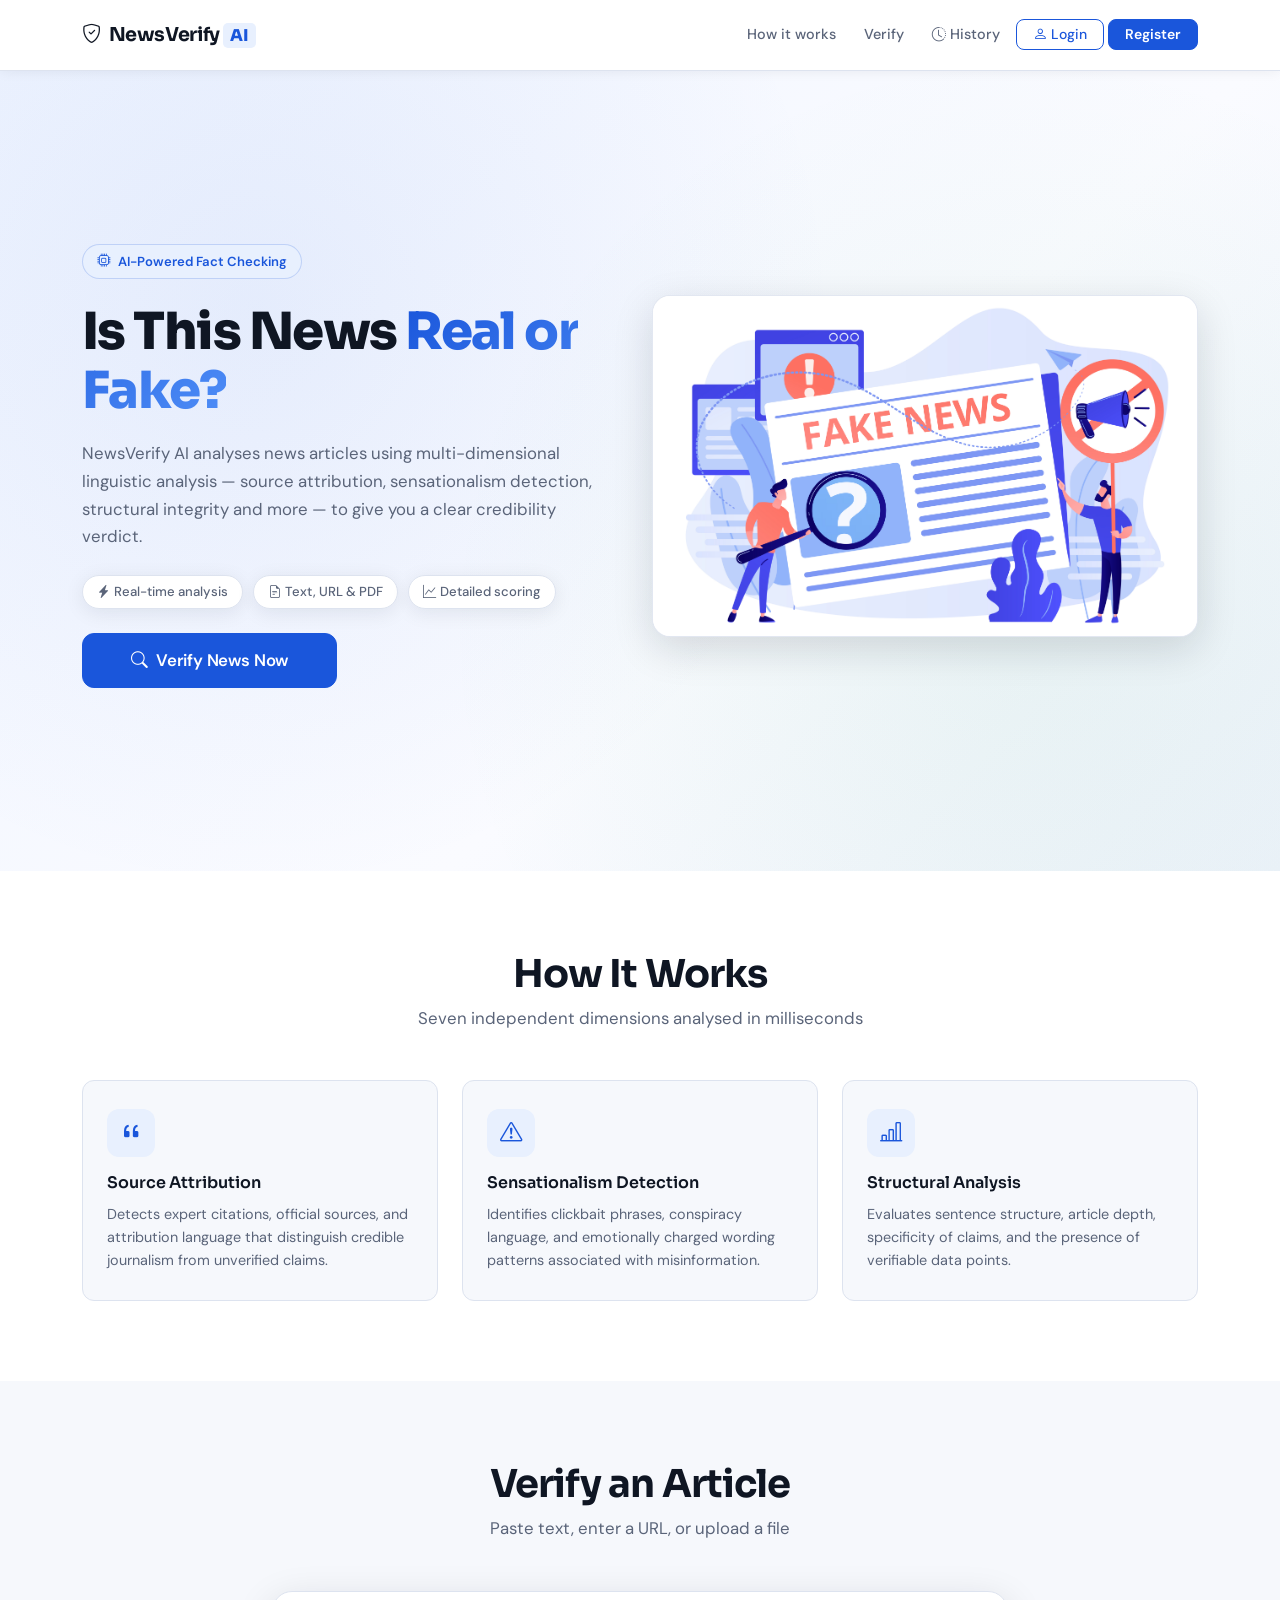
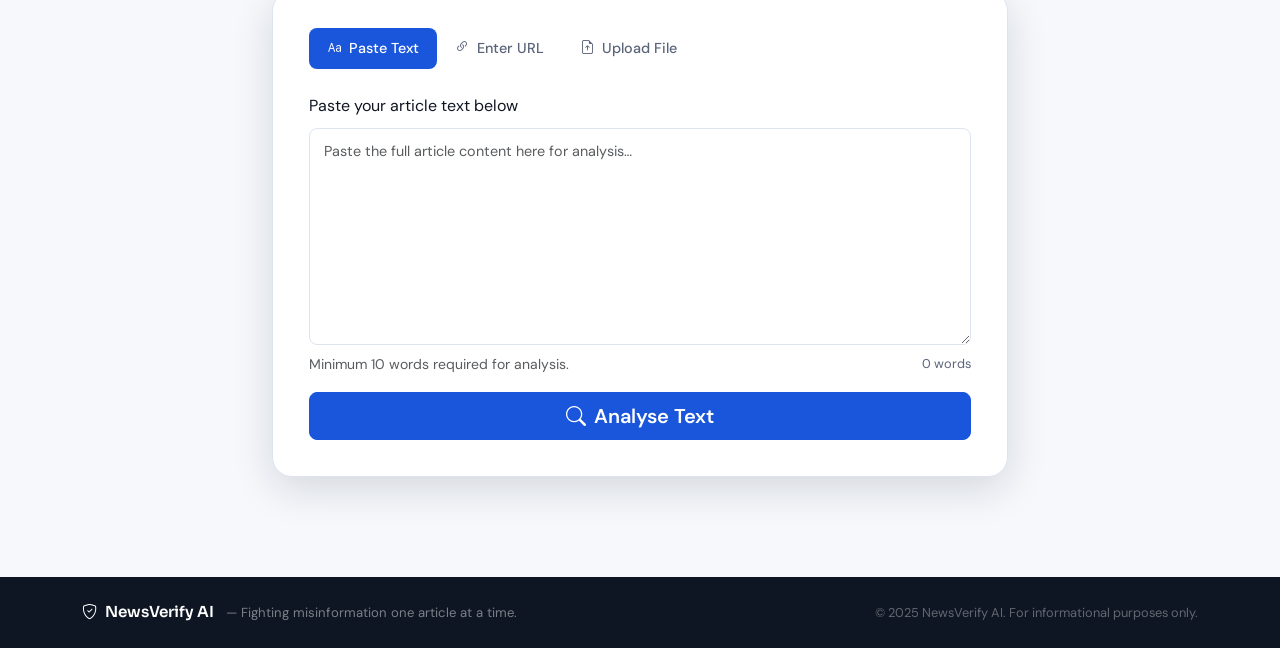
==== index.html @ b3cd895a "hgtyhjg" ====
<!DOCTYPE html>
<html lang="en">
<head>
  <meta charset="UTF-8" />
  <meta name="viewport" content="width=device-width, initial-scale=1.0" />
  <title>NewsVerify AI — Intelligent News Credibility Analysis</title>
  <link rel="icon" href="data:image/svg+xml,<svg xmlns='http://www.w3.org/2000/svg' viewBox='0 0 100 100'><text y='.9em' font-size='90'>🔍</text></svg>" />
  <link href="https://cdn.jsdelivr.net/npm/bootstrap@5.3.2/dist/css/bootstrap.min.css" rel="stylesheet" />
  <link href="https://cdn.jsdelivr.net/npm/bootstrap-icons@1.11.3/font/bootstrap-icons.min.css" rel="stylesheet" />
  <link href="css/style.css" rel="stylesheet" />
</head>
<body>

<!-- ═══════════════════════ NAVBAR ═══════════════════════ -->
<nav class="navbar navbar-expand-lg sticky-top" id="mainNavbar">
  <div class="container">
    <a class="navbar-brand" href="index.html">
      <i class="bi bi-shield-check me-2"></i>NewsVerify <span class="brand-ai">AI</span>
    </a>
    <button class="navbar-toggler" type="button" data-bs-toggle="collapse" data-bs-target="#navbarNav">
      <span class="navbar-toggler-icon"></span>
    </button>
    <div class="collapse navbar-collapse" id="navbarNav">
      <ul class="navbar-nav ms-auto align-items-center gap-1">
        <li class="nav-item"><a class="nav-link" href="#how-it-works">How it works</a></li>
        <li class="nav-item"><a class="nav-link" href="#verify-section">Verify</a></li>
        <li class="nav-item"><a class="nav-link" href="history.html"><i class="bi bi-clock-history me-1"></i>History</a></li>
        <li class="nav-item">
          <button class="btn btn-outline-primary btn-sm px-3" id="loginNavBtn" data-bs-toggle="modal" data-bs-target="#loginModal">
            <i class="bi bi-person me-1"></i>Login
          </button>
        </li>
        <li class="nav-item">
          <button class="btn btn-primary btn-sm px-3" id="registerNavBtn" data-bs-toggle="modal" data-bs-target="#registerModal">
            Register
          </button>
        </li>
      </ul>
    </div>
  </div>
</nav>

<!-- ═══════════════════════ HERO ═══════════════════════ -->
<section class="hero-section">
  <div class="hero-bg-pattern"></div>
  <div class="container position-relative">
    <div class="row align-items-center min-vh-85">
      <div class="col-lg-6 hero-content">
        <div class="hero-badge mb-4">
          <i class="bi bi-cpu me-2"></i>AI-Powered Fact Checking
        </div>
        <h1 class="hero-title">
          Is This News <span class="text-gradient">Real or Fake?</span>
        </h1>
        <p class="hero-subtitle">
          NewsVerify AI analyses news articles using multi-dimensional linguistic analysis — source attribution, sensationalism detection, structural integrity and more — to give you a clear credibility verdict.
        </p>
        <div class="hero-stats mb-4">
          <div class="stat-pill"><i class="bi bi-lightning-charge-fill me-1"></i>Real-time analysis</div>
          <div class="stat-pill"><i class="bi bi-file-earmark-text me-1"></i>Text, URL & PDF</div>
          <div class="stat-pill"><i class="bi bi-graph-up me-1"></i>Detailed scoring</div>
        </div>
        <a href="#verify-section" class="btn btn-primary btn-lg px-5 hero-cta">
          <i class="bi bi-search me-2"></i>Verify News Now
        </a>
      </div>
      <div class="col-lg-6 d-none d-lg-flex justify-content-center">
        <figure class="hero-media floating">
          <img
            class="hero-media-img"
            src="img%201.jpg"
            alt="Illustration of news verification with a magnifying glass and warning sign"
          />
        </figure>
      </div>
    </div>
  </div>
</section>

<!-- ═══════════════════════ HOW IT WORKS ═══════════════════════ -->
<section class="section-how" id="how-it-works">
  <div class="container">
    <div class="section-header text-center mb-5">
      <h2 class="section-title">How It Works</h2>
      <p class="section-subtitle">Seven independent dimensions analysed in milliseconds</p>
    </div>
    <div class="row g-4">
      <div class="col-md-4">
        <div class="feature-card">
          <div class="feature-icon"><i class="bi bi-quote"></i></div>
          <h5>Source Attribution</h5>
          <p>Detects expert citations, official sources, and attribution language that distinguish credible journalism from unverified claims.</p>
        </div>
      </div>
      <div class="col-md-4">
        <div class="feature-card">
          <div class="feature-icon"><i class="bi bi-exclamation-triangle"></i></div>
          <h5>Sensationalism Detection</h5>
          <p>Identifies clickbait phrases, conspiracy language, and emotionally charged wording patterns associated with misinformation.</p>
        </div>
      </div>
      <div class="col-md-4">
        <div class="feature-card">
          <div class="feature-icon"><i class="bi bi-bar-chart-line"></i></div>
          <h5>Structural Analysis</h5>
          <p>Evaluates sentence structure, article depth, specificity of claims, and the presence of verifiable data points.</p>
        </div>
      </div>
    </div>
  </div>
</section>

<!-- ═══════════════════════ VERIFY SECTION ═══════════════════════ -->
<section class="section-verify" id="verify-section">
  <div class="container">
    <div class="section-header text-center mb-5">
      <h2 class="section-title">Verify an Article</h2>
      <p class="section-subtitle">Paste text, enter a URL, or upload a file</p>
    </div>

    <div class="row justify-content-center">
      <div class="col-lg-8">
        <div class="verify-card">

          <!-- ── Tab buttons ── -->
          <ul class="nav nav-pills verify-tabs mb-4" id="inputMethodTabs" role="tablist">
            <li class="nav-item" role="presentation">
              <button class="nav-link active" id="text-tab" data-bs-toggle="pill"
                      data-bs-target="#text-pane" type="button" role="tab">
                <i class="bi bi-type me-2"></i>Paste Text
              </button>
            </li>
            <li class="nav-item" role="presentation">
              <button class="nav-link" id="url-tab" data-bs-toggle="pill"
                      data-bs-target="#url-pane" type="button" role="tab">
                <i class="bi bi-link-45deg me-2"></i>Enter URL
              </button>
            </li>
            <li class="nav-item" role="presentation">
              <!-- FIX: was id="url-tab" (duplicate) — now correctly id="file-tab" -->
              <button class="nav-link" id="file-tab" data-bs-toggle="pill"
                      data-bs-target="#file-pane" type="button" role="tab">
                <i class="bi bi-file-earmark-arrow-up me-2"></i>Upload File
              </button>
            </li>
          </ul>

          <!-- ── Tab content — ALL THREE PANES inside one .tab-content div ── -->
          <!-- FIX: previously URL & File tabs were outside this div -->
          <div class="tab-content" id="inputMethodContent">

            <!-- Text pane -->
            <div class="tab-pane fade show active" id="text-pane" role="tabpanel">
              <div class="mb-3">
                <label for="newsText" class="form-label">Paste your article text below</label>
                <textarea class="form-control verify-textarea" id="newsText" rows="8"
                          placeholder="Paste the full article content here for analysis…"></textarea>
                <div class="d-flex justify-content-between mt-1">
                  <div class="form-text">Minimum 10 words required for analysis.</div>
                  <div class="form-text word-counter" id="textWordCount">0 words</div>
                </div>
              </div>
              <button type="button" class="btn btn-primary btn-lg w-100" id="verifyTextBtn">
                <span class="btn-text"><i class="bi bi-search me-2"></i>Analyse Text</span>
                <span class="btn-spinner d-none"><span class="spinner-border spinner-border-sm me-2"></span>Analysing…</span>
              </button>
            </div>

            <!-- URL pane -->
            <div class="tab-pane fade" id="url-pane" role="tabpanel">
              <div class="mb-3">
                <label for="newsUrl" class="form-label">Enter the article URL</label>
                <div class="input-group input-group-lg">
                  <span class="input-group-text"><i class="bi bi-globe"></i></span>
                  <input type="url" class="form-control" id="newsUrl"
                         placeholder="https://example.com/news-article" />
                </div>
                <div class="form-text mt-1">NewsVerify AI will fetch and analyse the article content.</div>
              </div>
              <button type="button" class="btn btn-primary btn-lg w-100" id="verifyUrlBtn">
                <span class="btn-text"><i class="bi bi-search me-2"></i>Analyse URL</span>
                <span class="btn-spinner d-none"><span class="spinner-border spinner-border-sm me-2"></span>Fetching & analysing…</span>
              </button>
            </div>

            <!-- File pane -->
            <div class="tab-pane fade" id="file-pane" role="tabpanel">
              <div class="mb-3">
                <!-- FIX: label text was written as an HTML attribute, not inside the tag -->
                <label for="newsFile" class="form-label">Upload a news article file</label>
                <div class="file-drop-zone" id="fileDropZone">
                  <i class="bi bi-cloud-arrow-up file-drop-icon"></i>
                  <p class="file-drop-text">Drag & drop your file here or <span class="text-primary">browse</span></p>
                  <!-- FIX: was class="form-control-lg" missing base "form-control" -->
                  <input type="file" class="form-control form-control-lg d-none" id="newsFile"
                         accept=".txt,.pdf" />
                  <!-- FIX: div text was written as an HTML attribute -->
                  <div class="form-text">Supported formats: TXT, PDF — Maximum 5 MB</div>
                </div>
                <div class="selected-file d-none" id="selectedFileInfo">
                  <i class="bi bi-file-earmark-check me-2 text-success"></i>
                  <span id="selectedFileName"></span>
                </div>
              </div>
              <!-- FIX: was class="btn-primary btn-lg w-100" missing base "btn" -->
              <button type="button" class="btn btn-primary btn-lg w-100" id="verifyFileBtn">
                <span class="btn-text"><i class="bi bi-search me-2"></i>Analyse File</span>
                <span class="btn-spinner d-none"><span class="spinner-border spinner-border-sm me-2"></span>Processing file…</span>
              </button>
            </div>

          </div><!-- /tab-content -->

          <!-- Alert area -->
          <div id="verifyAlert" class="alert mt-3 d-none" role="alert"></div>

        </div><!-- /verify-card -->
      </div>
    </div>
  </div>
</section>

<!-- ═══════════════════════ FOOTER ═══════════════════════ -->
<footer class="site-footer">
  <div class="container">
    <div class="row align-items-center">
      <div class="col-md-6">
        <span class="footer-brand"><i class="bi bi-shield-check me-2"></i>NewsVerify AI</span>
        <span class="footer-tagline ms-2">— Fighting misinformation one article at a time.</span>
      </div>
      <div class="col-md-6 text-md-end">
        <small class="text-muted">© 2025 NewsVerify AI. For informational purposes only.</small>
      </div>
    </div>
  </div>
</footer>

<!-- ═══════════════════════ LOGIN MODAL ═══════════════════════ -->
<!-- FIX: data-bs-toggle was "Modal" (capital M) — now lowercase "modal" -->
<!-- FIX: id was "loginmodal" — now "loginModal" matching all targets -->
<div class="modal fade" id="loginModal" tabindex="-1" aria-labelledby="loginModalLabel" aria-hidden="true">
  <div class="modal-dialog modal-dialog-centered">
    <div class="modal-content">
      <div class="modal-header border-0">
        <h5 class="modal-title" id="loginModalLabel"><i class="bi bi-person-circle me-2"></i>Sign In</h5>
        <button type="button" class="btn-close" data-bs-dismiss="modal"></button>
      </div>
      <div class="modal-body px-4 pb-4">
        <div class="mb-3">
          <label for="loginEmail" class="form-label">Email address</label>
          <input type="email" class="form-control" id="loginEmail" placeholder="you@example.com" />
        </div>
        <div class="mb-3">
          <label for="loginPassword" class="form-label">Password</label>
          <!-- FIX: was name="form-control" instead of class="form-control" -->
          <input type="password" class="form-control" id="loginPassword" placeholder="••••••••" />
        </div>
        <div class="d-flex justify-content-between align-items-center mb-3">
          <div class="form-check">
            <input class="form-check-input" type="checkbox" id="rememberMe" />
            <label class="form-check-label" for="rememberMe">Remember me</label>
          </div>
          <a href="#" class="text-primary small">Forgot password?</a>
        </div>
        <button class="btn btn-primary w-100" id="loginBtn" onclick="handleLogin()">
          <i class="bi bi-box-arrow-in-right me-2"></i>Sign In
        </button>
        <hr />
        <p class="text-center text-muted small mb-0">
          Don't have an account?
          <a href="#" data-bs-dismiss="modal" data-bs-toggle="modal" data-bs-target="#registerModal" class="text-primary">Register here</a>
        </p>
      </div>
    </div>
  </div>
</div>

<!-- ═══════════════════════ REGISTER MODAL ═══════════════════════ -->
<div class="modal fade" id="registerModal" tabindex="-1" aria-labelledby="registerModalLabel" aria-hidden="true">
  <div class="modal-dialog modal-dialog-centered">
    <div class="modal-content">
      <div class="modal-header border-0">
        <h5 class="modal-title" id="registerModalLabel"><i class="bi bi-person-plus me-2"></i>Create Account</h5>
        <button type="button" class="btn-close" data-bs-dismiss="modal"></button>
      </div>
      <div class="modal-body px-4 pb-4">
        <div class="mb-3">
          <label for="registerUsername" class="form-label">Full Name</label>
          <!-- FIX: input was completely missing — only label existed -->
          <input type="text" class="form-control" id="registerUsername" placeholder="Your full name" />
        </div>
        <div class="mb-3">
          <label for="registerEmail" class="form-label">Email address</label>
          <input type="email" class="form-control" id="registerEmail" placeholder="you@example.com" />
        </div>
        <div class="mb-3">
          <label for="registerPassword" class="form-label">Password</label>
          <input type="password" class="form-control" id="registerPassword" placeholder="Min. 8 characters" />
        </div>
        <div class="mb-4">
          <label for="registerConfirmPassword" class="form-label">Confirm Password</label>
          <input type="password" class="form-control" id="registerConfirmPassword" placeholder="Repeat password" />
        </div>
        <button class="btn btn-primary w-100" onclick="handleRegister()">
          <i class="bi bi-person-check me-2"></i>Create Account
        </button>
        <hr />
        <p class="text-center text-muted small mb-0">
          Already have an account?
          <a href="#" data-bs-dismiss="modal" data-bs-toggle="modal" data-bs-target="#loginModal" class="text-primary">Sign in here</a>
        </p>
      </div>
    </div>
  </div>
</div>

<script src="https://cdn.jsdelivr.net/npm/bootstrap@5.3.2/dist/js/bootstrap.bundle.min.js"></script>
<script src="js/main.js"></script>
</body>
</html>
---- css/style.css ----
/* ============================================================
   style.css — NewsVerify AI
   Full design system: variables, navbar, hero, verify section,
   result page, history page, modals, utilities.
   Font: Sora (display) + DM Sans (body) — clean editorial feel
   ============================================================ */

@import url('https://fonts.googleapis.com/css2?family=Sora:wght@400;600;700;800&family=DM+Sans:wght@300;400;500;600&display=swap');

/* ── CSS Variables ──────────────────────────────────────────── */
:root {
  --nv-primary:       #1a56db;
  --nv-primary-dark:  #1341b0;
  --nv-primary-light: #e8f0fe;
  --nv-success:       #1a9e5c;
  --nv-warning:       #e6a817;
  --nv-danger:        #d9363e;
  --nv-surface:       #ffffff;
  --nv-surface-2:     #f6f8fc;
  --nv-surface-3:     #eef1f8;
  --nv-border:        #dde3ef;
  --nv-text:          #0f1623;
  --nv-text-secondary:#5a6479;
  --nv-radius:        12px;
  --nv-radius-sm:     8px;
  --nv-shadow:        0 4px 20px rgba(15,22,35,.08);
  --nv-shadow-lg:     0 12px 40px rgba(15,22,35,.14);
  --font-display:     'Sora', sans-serif;
  --font-body:        'DM Sans', sans-serif;
}

/* ── Base ───────────────────────────────────────────────────── */
*, *::before, *::after { box-sizing: border-box; }

html { scroll-behavior: smooth; }

body {
  font-family: var(--font-body);
  color: var(--nv-text);
  background: var(--nv-surface);
  margin: 0;
  line-height: 1.65;
  -webkit-font-smoothing: antialiased;
}

h1, h2, h3, h4, h5, h6 { font-family: var(--font-display); }

/* ── Navbar ─────────────────────────────────────────────────── */
#mainNavbar {
  background: rgba(255,255,255,0.95);
  backdrop-filter: blur(12px);
  border-bottom: 1px solid var(--nv-border);
  padding: 14px 0;
  box-shadow: 0 1px 12px rgba(15,22,35,.06);
  z-index: 1000;
}

.navbar-brand {
  font-family: var(--font-display);
  font-weight: 700;
  font-size: 1.2rem;
  color: var(--nv-text) !important;
  letter-spacing: -0.02em;
}

.brand-ai {
  color: var(--nv-primary);
  background: var(--nv-primary-light);
  padding: 2px 7px;
  border-radius: 5px;
  font-size: 0.85em;
  font-weight: 800;
}

.navbar-nav .nav-link {
  color: var(--nv-text-secondary) !important;
  font-weight: 500;
  font-size: 0.9rem;
  padding: 6px 12px !important;
  border-radius: var(--nv-radius-sm);
  transition: color .2s, background .2s;
}

.navbar-nav .nav-link:hover,
.navbar-nav .nav-link.active {
  color: var(--nv-primary) !important;
  background: var(--nv-primary-light);
}

/* ── Buttons ─────────────────────────────────────────────────── */
.btn-primary {
  background: var(--nv-primary);
  border-color: var(--nv-primary);
  font-weight: 600;
  border-radius: var(--nv-radius-sm);
  transition: background .2s, transform .15s, box-shadow .2s;
}
.btn-primary:hover {
  background: var(--nv-primary-dark);
  border-color: var(--nv-primary-dark);
  transform: translateY(-1px);
  box-shadow: 0 4px 14px rgba(26,86,219,.35);
}
.btn-outline-primary {
  color: var(--nv-primary);
  border-color: var(--nv-primary);
  font-weight: 500;
  border-radius: var(--nv-radius-sm);
}
.btn-outline-primary:hover {
  background: var(--nv-primary-light);
  color: var(--nv-primary);
  border-color: var(--nv-primary);
}
.btn-xs {
  padding: 3px 8px;
  font-size: 0.78rem;
  border-radius: 5px;
}

/* ── Hero Section ───────────────────────────────────────────── */
.hero-section {
  position: relative;
  background: linear-gradient(135deg, #f0f5ff 0%, #fafbff 60%, #eef3fb 100%);
  padding: 80px 0 90px;
  overflow: hidden;
}

.hero-bg-pattern {
  position: absolute;
  inset: 0;
  background-image:
    radial-gradient(circle at 20% 30%, rgba(26,86,219,.07) 0%, transparent 50%),
    radial-gradient(circle at 80% 70%, rgba(26,158,92,.06) 0%, transparent 50%);
  pointer-events: none;
}

.min-vh-85 { min-height: 70vh; }

.hero-badge {
  display: inline-flex;
  align-items: center;
  background: var(--nv-primary-light);
  color: var(--nv-primary);
  font-size: 0.82rem;
  font-weight: 600;
  padding: 6px 14px;
  border-radius: 30px;
  border: 1px solid rgba(26,86,219,.2);
}

.hero-title {
  font-size: clamp(2rem, 5vw, 3.2rem);
  font-weight: 800;
  line-height: 1.15;
  letter-spacing: -0.03em;
  margin-bottom: 1.2rem;
  color: var(--nv-text);
}

.text-gradient {
  background: linear-gradient(135deg, var(--nv-primary) 0%, #4f8ef7 100%);
  -webkit-background-clip: text;
  -webkit-text-fill-color: transparent;
  background-clip: text;
}

.hero-subtitle {
  font-size: 1.05rem;
  color: var(--nv-text-secondary);
  max-width: 520px;
  margin-bottom: 1.5rem;
}

.hero-stats { display: flex; flex-wrap: wrap; gap: 10px; }

.stat-pill {
  background: var(--nv-surface);
  border: 1px solid var(--nv-border);
  border-radius: 30px;
  padding: 5px 14px;
  font-size: 0.82rem;
  font-weight: 500;
  color: var(--nv-text-secondary);
  box-shadow: var(--nv-shadow);
}

.hero-cta {
  font-size: 1.05rem;
  padding: 14px 36px;
  border-radius: var(--nv-radius);
  letter-spacing: -0.01em;
}

/* Hero media */
.hero-media {
  width: min(100%, 560px);
  margin: 0;
  border-radius: 18px;
  overflow: hidden;
  background: var(--nv-surface);
  border: 1px solid rgba(221, 227, 239, .85);
  box-shadow: var(--nv-shadow-lg);
}

.hero-media-img {
  display: block;
  width: 100%;
  aspect-ratio: 16 / 10;
  object-fit: cover;
}

@keyframes float {
  0%, 100% { transform: translateY(0); }
  50% { transform: translateY(-12px); }
}
.floating { animation: float 4s ease-in-out infinite; }

/* ── How It Works ───────────────────────────────────────────── */
.section-how {
  padding: 80px 0;
  background: var(--nv-surface);
}

.section-header { margin-bottom: 2.5rem; }

.section-title {
  font-size: clamp(1.7rem, 3vw, 2.4rem);
  font-weight: 700;
  letter-spacing: -0.025em;
  margin-bottom: 0.5rem;
}

.section-subtitle {
  color: var(--nv-text-secondary);
  font-size: 1.05rem;
}

.feature-card {
  background: var(--nv-surface-2);
  border: 1px solid var(--nv-border);
  border-radius: var(--nv-radius);
  padding: 28px 24px;
  height: 100%;
  transition: transform .25s, box-shadow .25s;
}
.feature-card:hover {
  transform: translateY(-4px);
  box-shadow: var(--nv-shadow-lg);
}

.feature-icon {
  width: 48px; height: 48px;
  background: var(--nv-primary-light);
  color: var(--nv-primary);
  border-radius: 12px;
  display: flex; align-items: center; justify-content: center;
  font-size: 1.4rem;
  margin-bottom: 16px;
}

.feature-card h5 {
  font-family: var(--font-display);
  font-weight: 600;
  margin-bottom: 10px;
  font-size: 1rem;
}

.feature-card p {
  color: var(--nv-text-secondary);
  font-size: 0.9rem;
  margin: 0;
  line-height: 1.6;
}

/* ── Verify Section ─────────────────────────────────────────── */
.section-verify {
  padding: 80px 0 100px;
  background: var(--nv-surface-2);
}

.verify-card {
  background: var(--nv-surface);
  border: 1px solid var(--nv-border);
  border-radius: 20px;
  padding: 36px;
  box-shadow: var(--nv-shadow-lg);
}

.verify-tabs .nav-link {
  color: var(--nv-text-secondary);
  font-weight: 500;
  font-size: 0.9rem;
  border-radius: var(--nv-radius-sm);
  padding: 9px 18px;
  transition: all .2s;
}

.verify-tabs .nav-link.active {
  background: var(--nv-primary);
  color: #fff;
}

.verify-textarea {
  border-radius: var(--nv-radius-sm);
  border: 1.5px solid var(--nv-border);
  font-size: 0.93rem;
  line-height: 1.7;
  resize: vertical;
  transition: border-color .2s, box-shadow .2s;
}
.verify-textarea:focus {
  border-color: var(--nv-primary);
  box-shadow: 0 0 0 3px rgba(26,86,219,.12);
}

.word-counter { color: var(--nv-text-secondary); font-size: 0.8rem; }

/* File drop zone */
.file-drop-zone {
  border: 2px dashed var(--nv-border);
  border-radius: var(--nv-radius);
  padding: 40px 20px;
  text-align: center;
  cursor: pointer;
  transition: border-color .2s, background .2s;
  background: var(--nv-surface-2);
}
.file-drop-zone:hover,
.file-drop-zone.drag-over {
  border-color: var(--nv-primary);
  background: var(--nv-primary-light);
}
.file-drop-zone.has-file { border-color: var(--nv-success); background: #f0faf6; }

.file-drop-icon { font-size: 2.5rem; color: var(--nv-text-secondary); margin-bottom: 10px; display: block; }
.file-drop-text { margin: 0 0 6px; color: var(--nv-text-secondary); font-size: 0.9rem; }
.file-drop-text .text-primary { cursor: pointer; }

.selected-file {
  margin-top: 10px;
  padding: 8px 12px;
  background: #f0faf6;
  border: 1px solid #b8e4ce;
  border-radius: var(--nv-radius-sm);
  font-size: 0.85rem;
}

/* ── Result Page ─────────────────────────────────────────────── */
.result-hero-section {
  padding: 50px 0 80px;
  background: var(--nv-surface-2);
  min-height: 85vh;
}

.result-back { }

/* Verdict card */
.result-verdict-card {
  background: var(--nv-surface);
  border: 1px solid var(--nv-border);
  border-radius: 20px;
  padding: 36px;
  box-shadow: var(--nv-shadow-lg);
  transition: border-color .4s;
}
.result-verdict-card.verdict-likely-credible { border-top: 4px solid var(--nv-success); }
.result-verdict-card.verdict-uncertain       { border-top: 4px solid var(--nv-warning); }
.result-verdict-card.verdict-non-credible    { border-top: 4px solid var(--nv-danger);  }

/* Score ring */
.score-ring-wrapper {
  position: relative;
  width: 160px; height: 160px;
  margin: 0 auto;
}

.score-ring {
  width: 100%; height: 100%;
  transform: rotate(-90deg);
}

.score-ring-bg {
  fill: none;
  stroke: var(--nv-border);
  stroke-width: 10;
}

.score-ring-fill {
  fill: none;
  stroke: var(--nv-primary);
  stroke-width: 10;
  stroke-linecap: round;
  transition: stroke-dashoffset 0.05s linear;
}

.score-inner {
  position: absolute;
  top: 50%; left: 50%;
  transform: translate(-50%, -50%);
  text-align: center;
}

.score-number {
  font-family: var(--font-display);
  font-size: 2.6rem;
  font-weight: 800;
  line-height: 1;
  color: var(--nv-text);
}

.score-label {
  font-size: 0.8rem;
  color: var(--nv-text-secondary);
  margin-top: 2px;
}

/* Score badge */
.score-badge {
  display: inline-block;
  padding: 7px 18px;
  border-radius: 30px;
  font-size: 0.78rem;
  font-weight: 700;
  letter-spacing: 0.06em;
}
.badge-credible    { background: #e3f5ed; color: var(--nv-success); }
.badge-uncertain   { background: #fdf3e0; color: var(--nv-warning); }
.badge-noncredible { background: #fde8e8; color: var(--nv-danger);  }

/* Confidence */
.result-label {
  font-size: 0.75rem;
  font-weight: 600;
  text-transform: uppercase;
  letter-spacing: 0.08em;
  color: var(--nv-text-secondary);
}

.confidence-badge {
  font-size: 0.73rem;
  font-weight: 700;
  padding: 3px 10px;
  border-radius: 20px;
  letter-spacing: 0.05em;
}
.conf-high   { background: #e3f5ed; color: var(--nv-success); }
.conf-medium { background: #fdf3e0; color: var(--nv-warning); }
.conf-low    { background: #fde8e8; color: var(--nv-danger);  }

.result-headline {
  font-family: var(--font-display);
  font-size: 1.25rem;
  font-weight: 700;
  margin-bottom: 0.5rem;
  line-height: 1.35;
}

.result-summary {
  color: var(--nv-text-secondary);
  font-size: 0.9rem;
  line-height: 1.65;
  margin-bottom: 1rem;
}

.result-meta {
  font-size: 0.82rem;
  color: var(--nv-text-secondary);
}

/* Factor cards */
.factor-card {
  background: var(--nv-surface);
  border: 1px solid var(--nv-border);
  border-radius: var(--nv-radius);
  padding: 22px;
  height: 100%;
}
.factor-positive { border-left: 3px solid var(--nv-success); }
.factor-negative { border-left: 3px solid var(--nv-warning); }

.factor-header {
  font-size: 0.88rem;
  margin-bottom: 14px;
  padding-bottom: 10px;
  border-bottom: 1px solid var(--nv-border);
}

.factor-list {
  list-style: none;
  padding: 0; margin: 0;
}

.factor-list li {
  font-size: 0.88rem;
  color: var(--nv-text-secondary);
  padding: 7px 0;
  border-bottom: 1px solid var(--nv-surface-3);
  line-height: 1.5;
}
.factor-list li:last-child { border-bottom: none; }

/* Disclaimer */
.result-disclaimer {
  background: #fffbeb;
  border: 1px solid #f6e499;
  border-radius: var(--nv-radius-sm);
  padding: 14px 18px;
  font-size: 0.85rem;
  color: #7a5c00;
}

/* ── History Page ───────────────────────────────────────────── */
.history-header-section {
  padding: 48px 0 32px;
  background: var(--nv-surface);
  border-bottom: 1px solid var(--nv-border);
}

.history-page-title {
  font-size: 1.9rem;
  font-weight: 700;
  letter-spacing: -0.025em;
  margin-bottom: 4px;
}

.history-page-subtitle { color: var(--nv-text-secondary); font-size: 0.95rem; }

.history-filters-section {
  padding: 20px 0;
  background: var(--nv-surface-2);
  border-bottom: 1px solid var(--nv-border);
  position: sticky;
  top: 62px;
  z-index: 100;
}

.history-table-section { padding: 32px 0 80px; background: var(--nv-surface-2); }

.history-table-card {
  background: var(--nv-surface);
  border: 1px solid var(--nv-border);
  border-radius: var(--nv-radius);
  overflow: hidden;
  box-shadow: var(--nv-shadow);
}

.history-table {
  margin: 0;
  font-size: 0.88rem;
}

.history-table thead th {
  background: var(--nv-surface-2);
  font-family: var(--font-display);
  font-size: 0.78rem;
  font-weight: 600;
  text-transform: uppercase;
  letter-spacing: 0.05em;
  color: var(--nv-text-secondary);
  border-bottom: 1px solid var(--nv-border);
  padding: 13px 16px;
}

.history-table td {
  padding: 13px 16px;
  vertical-align: middle;
  border-bottom: 1px solid var(--nv-surface-3);
}

.history-table tbody tr:hover { background: var(--nv-surface-2); }
.history-table tbody tr:last-child td { border-bottom: none; }

.history-preview {
  max-width: 280px;
  overflow: hidden;
  text-overflow: ellipsis;
  white-space: nowrap;
  color: var(--nv-text-secondary);
  font-size: 0.85rem;
}

.history-badge {
  display: inline-block;
  padding: 4px 10px;
  border-radius: 20px;
  font-size: 0.72rem;
  font-weight: 700;
  letter-spacing: 0.04em;
  white-space: nowrap;
}

.score-chip {
  display: inline-block;
  padding: 4px 10px;
  border-radius: 20px;
  font-size: 0.82rem;
}

.type-icon { color: var(--nv-text-secondary); font-size: 0.82rem; }

/* Empty state */
.empty-state {
  text-align: center;
  padding: 80px 20px;
}
.empty-state-icon {
  font-size: 4rem;
  color: var(--nv-border);
  margin-bottom: 16px;
}

/* ── Modals ──────────────────────────────────────────────────── */
.modal-content {
  border-radius: 16px;
  border: 1px solid var(--nv-border);
  box-shadow: var(--nv-shadow-lg);
}

.modal-header { padding: 20px 24px 12px; }
.modal-body { padding: 8px 24px 24px; }

.form-control, .form-select {
  border-radius: var(--nv-radius-sm);
  border: 1.5px solid var(--nv-border);
  font-size: 0.9rem;
  padding: 10px 14px;
  transition: border-color .2s, box-shadow .2s;
}
.form-control:focus, .form-select:focus {
  border-color: var(--nv-primary);
  box-shadow: 0 0 0 3px rgba(26,86,219,.12);
}

/* ── Footer ──────────────────────────────────────────────────── */
.site-footer {
  background: var(--nv-text);
  padding: 22px 0;
  margin-top: auto;
}

.footer-brand {
  color: #fff;
  font-family: var(--font-display);
  font-weight: 600;
  font-size: 0.95rem;
}

.footer-tagline { color: rgba(255,255,255,.45); font-size: 0.82rem; }

.site-footer .text-muted { color: rgba(255,255,255,.35) !important; font-size: 0.8rem; }

/* ── Responsive ──────────────────────────────────────────────── */
@media (max-width: 767.98px) {
  .hero-section { padding: 50px 0 60px; }
  .verify-card { padding: 22px 16px; }
  .result-verdict-card { padding: 22px 16px; }
  .history-preview { max-width: 180px; }
  .score-ring-wrapper { width: 130px; height: 130px; }
  .score-number { font-size: 2.1rem; }
  .history-header-section { padding: 30px 0 20px; }
  .history-page-title { font-size: 1.5rem; }
}

@media (min-width: 768px) {
  .border-end-md {
    border-right: 1px solid var(--nv-border) !important;
  }
}

/* ── Animations ──────────────────────────────────────────────── */
@keyframes fadeInUp {
  from { opacity: 0; transform: translateY(20px); }
  to   { opacity: 1; transform: translateY(0); }
}

.hero-content { animation: fadeInUp .7s ease both; }
.verify-card  { animation: fadeInUp .5s ease .1s both; }
.result-verdict-card { animation: fadeInUp .5s ease both; }
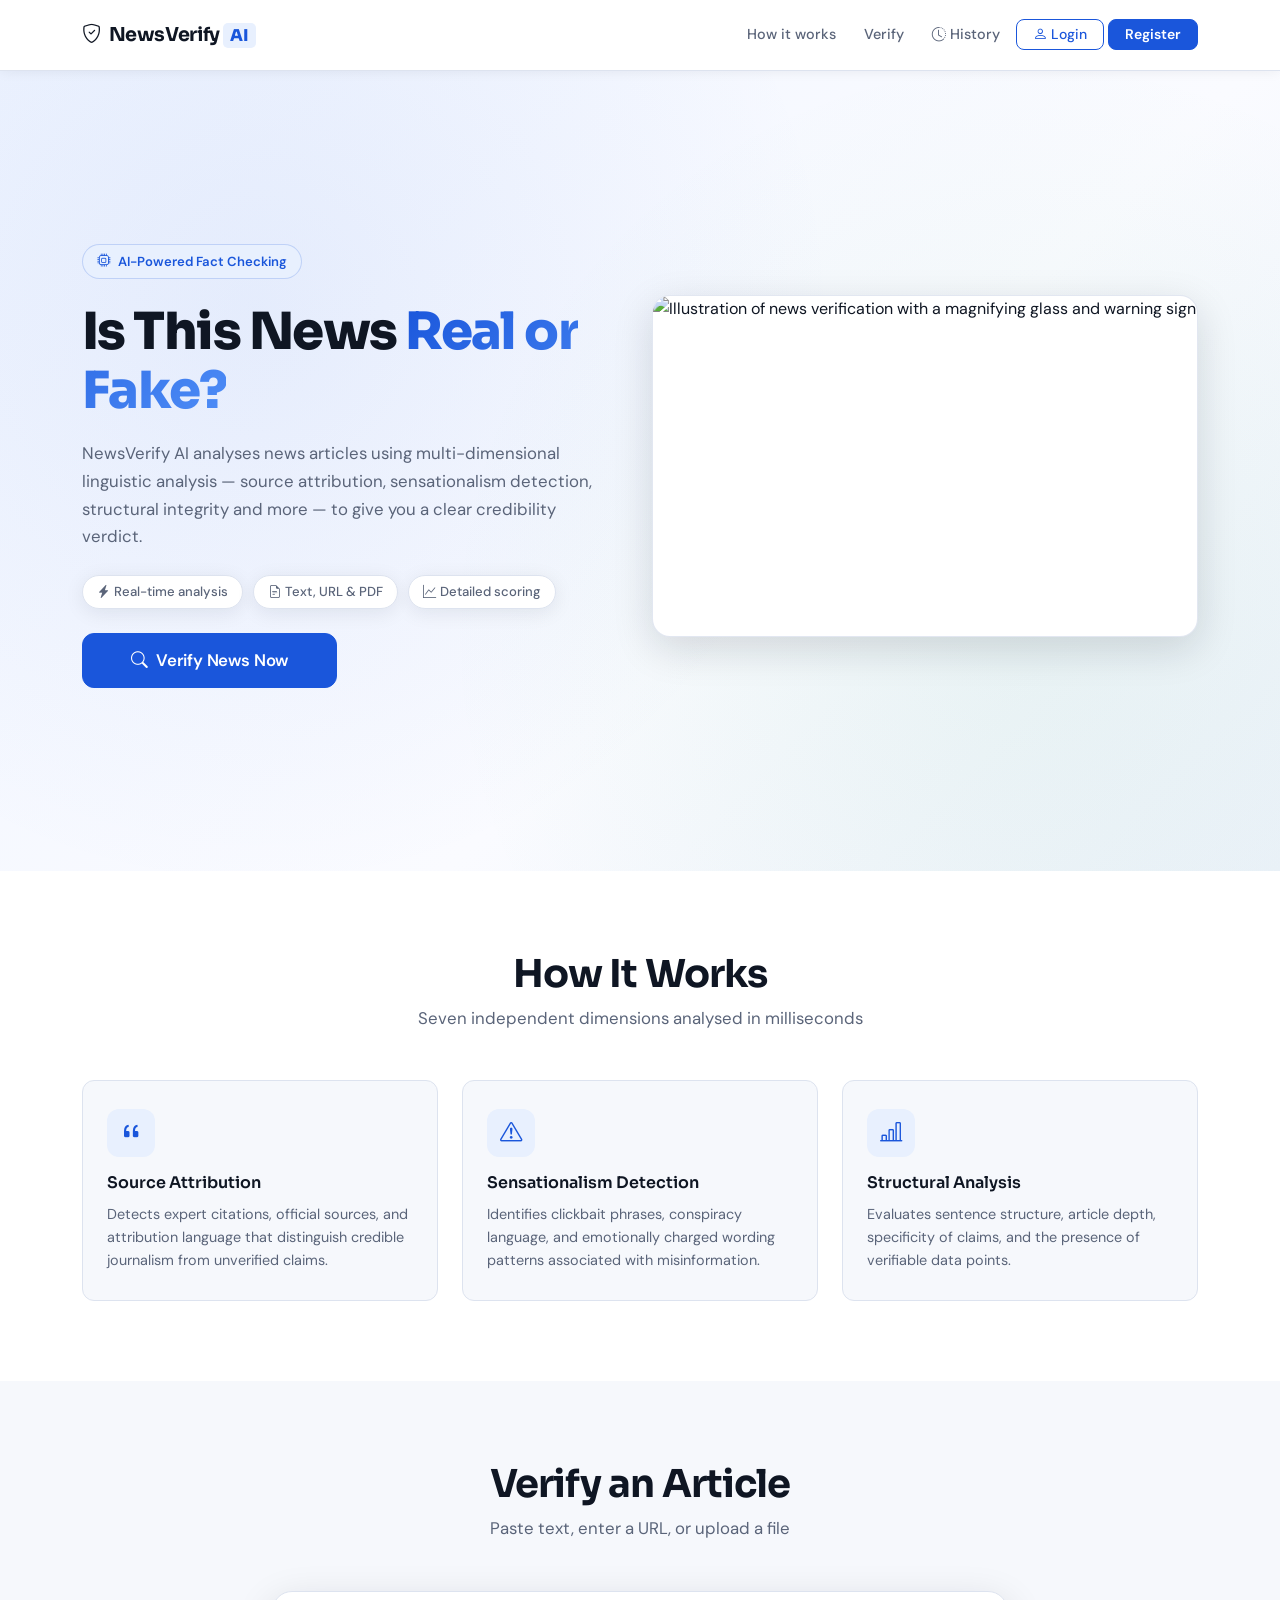
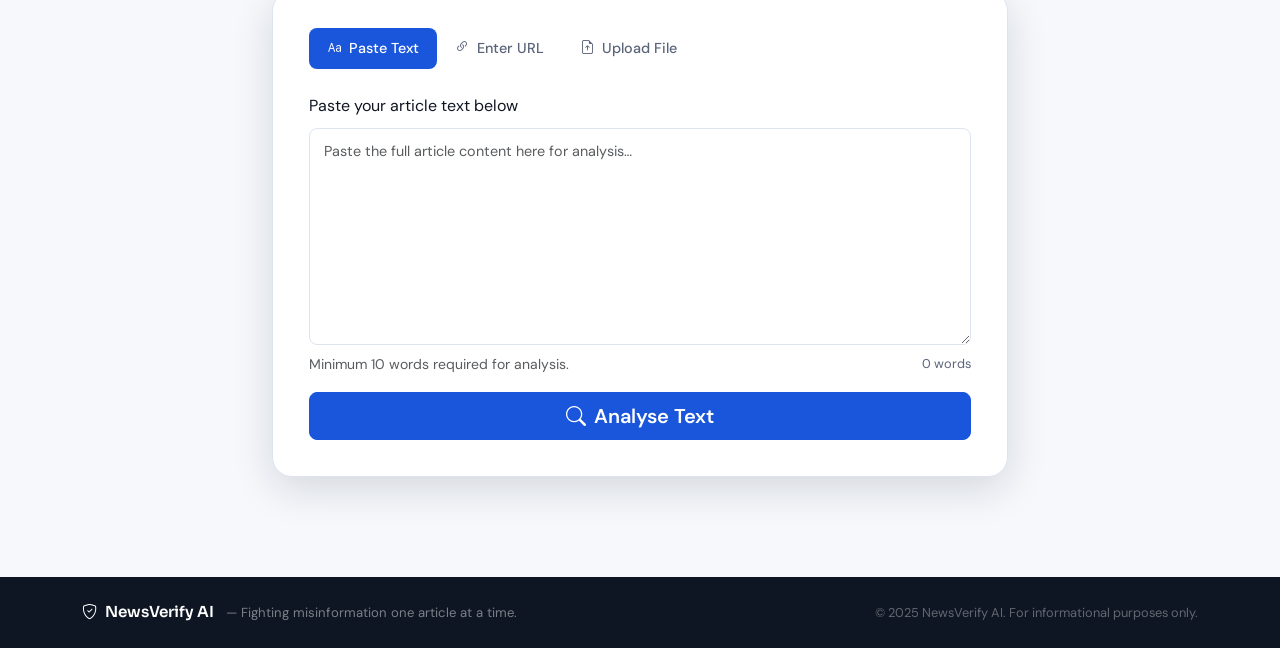
==== commit 97892bf9: "Fix hero image path for Vercel" ====
--- a/index.html
+++ b/index.html
@@ -68,7 +68,7 @@
         <figure class="hero-media floating">
           <img
             class="hero-media-img"
-            src="img%201.jpg"
+            src="/news-verify-hero.jpg"
             alt="Illustration of news verification with a magnifying glass and warning sign"
           />
         </figure>
